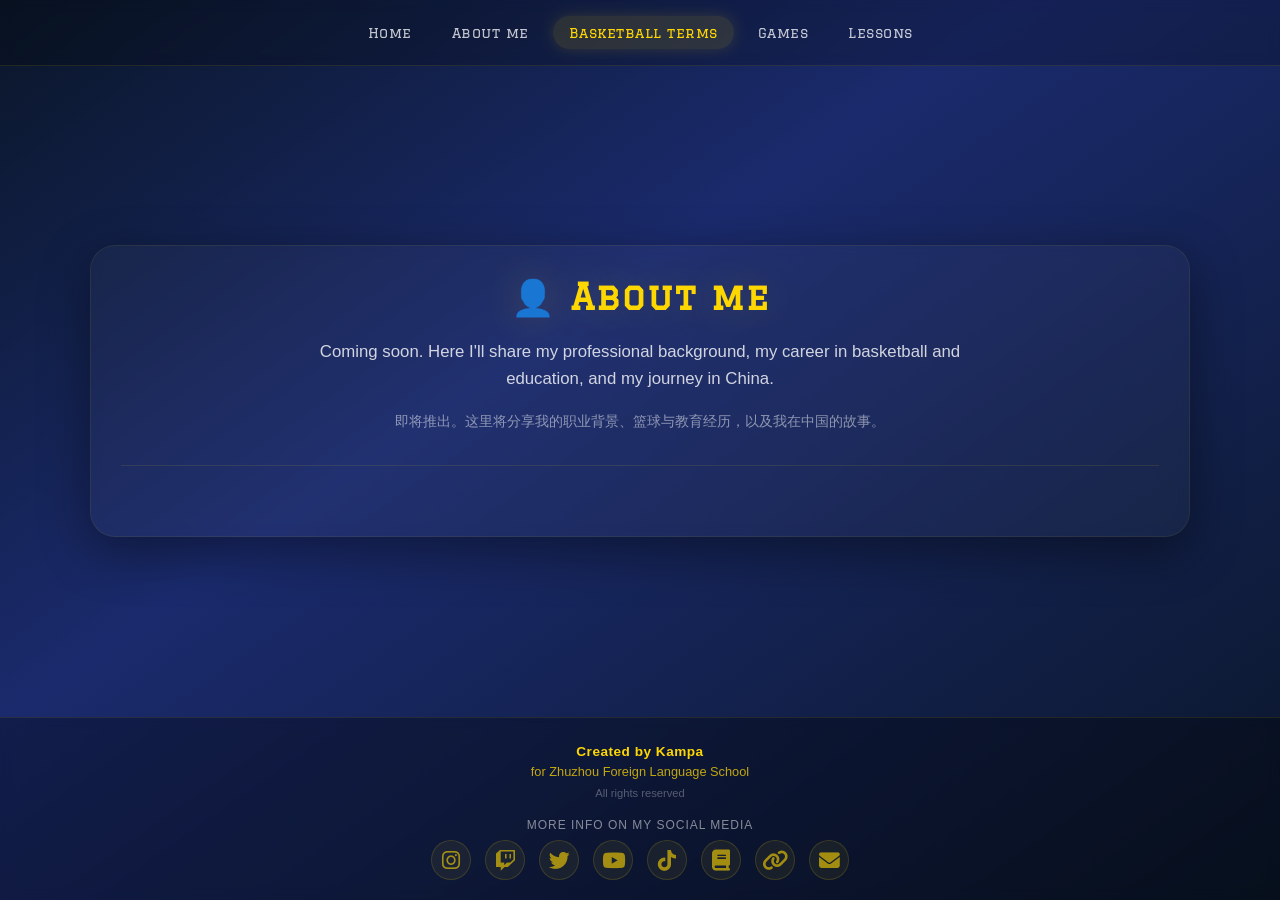
==== basketball-terms.html @ fb6c3b4b "Create basketball-terms.html" ====
<!DOCTYPE html>
<html lang="en">
<head>
    <meta charset="UTF-8">
    <meta name="viewport" content="width=device-width, initial-scale=1.0">
    <title>About me · Kampa</title>
    <link rel="stylesheet" href="css/style.css">
    <link rel="stylesheet" href="https://cdnjs.cloudflare.com/ajax/libs/font-awesome/6.4.0/css/all.min.css">
    <link href="https://fonts.googleapis.com/css2?family=Graduate&display=swap" rel="stylesheet">
</head>
<body>

    <div id="header-container"></div>

    <main class="main-content">
        <div class="home-wrapper">
            <div class="welcome-section">
                <h1>👤 About me</h1>
                <p class="welcome-text">
                    Coming soon. Here I'll share my professional background, my career in basketball
                    and education, and my journey in China.
                </p>
                <p class="welcome-text-cn">
                    即将推出。这里将分享我的职业背景、篮球与教育经历，以及我在中国的故事。
                </p>
            </div>
        </div>
    </main>

    <div id="footer-container"></div>

    <script src="js/header.js"></script>
    <script src="js/footer.js"></script>

</body>
</html>
---- css/style.css ----
/* =============================================
   RESET Y BASE
   ============================================= */
* {
    margin: 0;
    padding: 0;
    box-sizing: border-box;
    user-select: none;
    -webkit-tap-highlight-color: transparent;
}

html, body {
    min-height: 100%;
    overflow-x: hidden;
}

body {
    background: linear-gradient(145deg, #0a1628 0%, #1a2a6c 40%, #0a1628 100%);
    background-attachment: fixed;
    font-family: 'Segoe UI', Arial, sans-serif;
    color: white;
    display: flex;
    flex-direction: column;
    min-height: 100vh;
    position: relative;
}

/* =============================================
   LOGOS FLOTANTES (con brillo, sin marco)
   ============================================= */
.floating-logo {
    position: fixed;
    display: flex;
    justify-content: center;
    align-items: center;
    z-index: 0;
    pointer-events: none;
}

.floating-logo.left {
    width: 160px;
    height: 160px;
    left: 80px;
    top: 50%;
    transform: translateY(-50%);
}

.floating-logo.right {
    width: 240px;
    height: 240px;
    right: 80px;
    top: 50%;
    transform: translateY(-50%);
}

.floating-logo img {
    width: 100%;
    height: 100%;
    object-fit: contain;
    filter: drop-shadow(0 0 30px rgba(255, 215, 0, 0.08));
    background: transparent !important;
    padding: 0 !important;
    border: none !important;
    border-radius: 0 !important;
}

/* =============================================
   HEADER
   ============================================= */
.site-header {
    position: relative;
    z-index: 10;
    padding: 16px 24px;
    background: rgba(0, 0, 0, 0.2);
    backdrop-filter: blur(6px);
    border-bottom: 1px solid rgba(255, 215, 0, 0.1);
}

.header-container {
    max-width: 1300px;
    margin: 0 auto;
    display: flex;
    align-items: center;
    justify-content: space-between;
    gap: 20px;
}

.header-logo {
    width: 60px;
    height: 60px;
    object-fit: contain;
    filter: drop-shadow(0 0 15px rgba(255, 215, 0, 0.2));
    transition: transform 0.3s ease;
    background: transparent !important;
    border: none !important;
    padding: 0 !important;
}

.header-logo:hover {
    transform: scale(1.1);
}

.main-nav {
    display: flex;
    gap: 8px;
    flex-wrap: wrap;
    justify-content: center;
    flex: 1;
}

.main-nav a {
    font-family: 'Graduate', 'Segoe UI', sans-serif;
    color: rgba(255, 255, 255, 0.75);
    text-decoration: none;
    padding: 8px 16px;
    font-size: 0.9rem;
    letter-spacing: 0.5px;
    border-radius: 20px;
    transition: all 0.25s ease;
}

.main-nav a:hover {
    color: #FFD700;
    background: rgba(255, 215, 0, 0.08);
}

.main-nav a.active {
    color: #FFD700;
    background: rgba(255, 215, 0, 0.12);
    box-shadow: 0 0 15px rgba(255, 215, 0, 0.15);
}

/* =============================================
   MAIN CONTENT
   ============================================= */
.main-content {
    flex: 1;
    position: relative;
    z-index: 1;
    display: flex;
    justify-content: center;
    align-items: center;
    padding: 40px 20px;
}

.home-wrapper {
    width: 100%;
    max-width: 1100px;
    padding: 30px;
    background: rgba(255, 255, 255, 0.03);
    backdrop-filter: blur(6px);
    border-radius: 25px;
    border: 1px solid rgba(255, 215, 0, 0.08);
    box-shadow: 0 15px 50px rgba(0, 0, 0, 0.4);
}

/* =============================================
   WELCOME SECTION
   ============================================= */
.welcome-section {
    text-align: center;
    margin-bottom: 40px;
    padding-bottom: 30px;
    border-bottom: 1px solid rgba(255, 215, 0, 0.1);
}

.welcome-section h1 {
    font-family: 'Graduate', 'Segoe UI', sans-serif;
    font-size: 2.2rem;
    color: #FFD700;
    text-shadow: 0 0 40px rgba(255, 215, 0, 0.2);
    margin-bottom: 20px;
    letter-spacing: 2px;
}

.welcome-text {
    font-size: 1.05rem;
    color: rgba(255, 255, 255, 0.8);
    line-height: 1.6;
    max-width: 700px;
    margin: 0 auto 16px;
}

.welcome-text-cn {
    font-size: 0.9rem;
    color: rgba(255, 255, 255, 0.5);
    line-height: 1.8;
    max-width: 700px;
    margin: 0 auto;
}

/* =============================================
   TARJETAS DE CATEGORÍAS
   ============================================= */
.categories-grid {
    display: grid;
    grid-template-columns: repeat(4, 1fr);
    gap: 20px;
}

.category-card {
    background: linear-gradient(145deg, rgba(255, 215, 0, 0.08), rgba(255, 215, 0, 0.02));
    border: 2px solid rgba(255, 215, 0, 0.2);
    border-radius: 18px;
    padding: 28px 20px;
    text-decoration: none;
    color: white;
    display: flex;
    flex-direction: column;
    align-items: center;
    text-align: center;
    gap: 12px;
    transition: all 0.3s ease;
    cursor: pointer;
}

.category-card:hover {
    transform: translateY(-6px);
    border-color: #FFD700;
    box-shadow: 0 12px 40px rgba(255, 215, 0, 0.25);
    background: linear-gradient(145deg, rgba(255, 215, 0, 0.15), rgba(255, 215, 0, 0.05));
}

.category-icon {
    font-size: 2.8rem;
    filter: drop-shadow(0 0 15px rgba(255, 215, 0, 0.3));
    transition: transform 0.3s ease;
}

.category-card:hover .category-icon {
    transform: scale(1.15);
}

.category-title {
    font-family: 'Graduate', 'Segoe UI', sans-serif;
    font-size: 1.15rem;
    color: #FFD700;
    letter-spacing: 1px;
}

.category-desc {
    font-size: 0.8rem;
    color: rgba(255, 255, 255, 0.5);
    line-height: 1.4;
}

/* =============================================
   FOOTER
   ============================================= */
.site-footer {
    position: relative;
    z-index: 10;
    padding: 24px 24px 20px;
    background: rgba(0, 0, 0, 0.3);
    border-top: 1px solid rgba(255, 215, 0, 0.1);
    backdrop-filter: blur(6px);
}

.footer-container {
    max-width: 1300px;
    margin: 0 auto;
    display: flex;
    flex-direction: column;
    align-items: center;
    gap: 16px;
}

.footer-credits {
    text-align: center;
    line-height: 1.5;
}

.footer-credits .creator {
    color: #FFD700;
    font-weight: bold;
    font-size: 0.85rem;
    letter-spacing: 0.5px;
}

.footer-credits .school {
    color: rgba(255, 215, 0, 0.75);
    font-size: 0.8rem;
}

.footer-credits .rights {
    color: rgba(255, 255, 255, 0.3);
    font-size: 0.7rem;
    margin-top: 4px;
}

.footer-social {
    display: flex;
    flex-direction: column;
    align-items: center;
    gap: 8px;
}

.footer-social .label {
    color: rgba(255, 255, 255, 0.5);
    font-size: 0.75rem;
    letter-spacing: 1px;
    text-transform: uppercase;
}

.redes-iconos {
    display: flex;
    gap: 14px;
    flex-wrap: wrap;
    justify-content: center;
}

.redes-iconos a {
    color: rgba(255, 215, 0, 0.6);
    font-size: 1.3rem;
    width: 40px;
    height: 40px;
    display: flex;
    align-items: center;
    justify-content: center;
    border-radius: 50%;
    background: rgba(255, 215, 0, 0.06);
    border: 1px solid rgba(255, 215, 0, 0.15);
    transition: all 0.25s ease;
    text-decoration: none;
}

.redes-iconos a:hover {
    color: #FFD700;
    background: rgba(255, 215, 0, 0.15);
    border-color: #FFD700;
    transform: translateY(-3px) scale(1.05);
    box-shadow: 0 6px 20px rgba(255, 215, 0, 0.25);
}

/* =============================================
   RESPONSIVE
   ============================================= */
@media (max-width: 1100px) {
    .floating-logo.left { width: 120px; height: 120px; left: 50px; }
    .floating-logo.right { width: 180px; height: 180px; right: 50px; }
}

@media (max-width: 850px) {
    .floating-logo.left { width: 80px; height: 80px; left: 20px; }
    .floating-logo.right { width: 120px; height: 120px; right: 20px; }

    .categories-grid {
        grid-template-columns: repeat(2, 1fr);
        gap: 14px;
    }

    .welcome-section h1 { font-size: 1.6rem; }
    .welcome-text { font-size: 0.95rem; }
    .welcome-text-cn { font-size: 0.8rem; }

    .main-nav { gap: 4px; }
    .main-nav a { padding: 6px 10px; font-size: 0.8rem; }
}

@media (max-width: 550px) {
    .floating-logo.left { width: 55px; height: 55px; left: 10px; }
    .floating-logo.right { width: 80px; height: 80px; right: 10px; }

    .site-header { padding: 10px 12px; }
    .header-logo { width: 45px; height: 45px; }
    .header-container { flex-wrap: wrap; }

    .main-nav {
        order: 3;
        width: 100%;
        justify-content: center;
        margin-top: 8px;
    }
    .main-nav a { padding: 5px 8px; font-size: 0.7rem; }

    .home-wrapper { padding: 20px 14px; }

    .welcome-section h1 { font-size: 1.3rem; }
    .welcome-text { font-size: 0.85rem; }
    .welcome-text-cn { font-size: 0.7rem; }

    .categories-grid {
        grid-template-columns: repeat(2, 1fr);
        gap: 10px;
    }
    .category-card { padding: 18px 12px; }
    .category-icon { font-size: 2rem; }
    .category-title { font-size: 0.9rem; }
    .category-desc { font-size: 0.7rem; }

    .footer-credits .creator { font-size: 0.75rem; }
    .footer-credits .school { font-size: 0.7rem; }
    .redes-iconos { gap: 8px; }
    .redes-iconos a { width: 34px; height: 34px; font-size: 1.1rem; }
}

@media (max-width: 400px) {
    .categories-grid {
        grid-template-columns: 1fr;
    }
}

/* Pantallas grandes */
@media (min-height: 900px) {
    .floating-logo.left { width: 200px; height: 200px; left: 100px; }
    .floating-logo.right { width: 300px; height: 300px; right: 100px; }
}
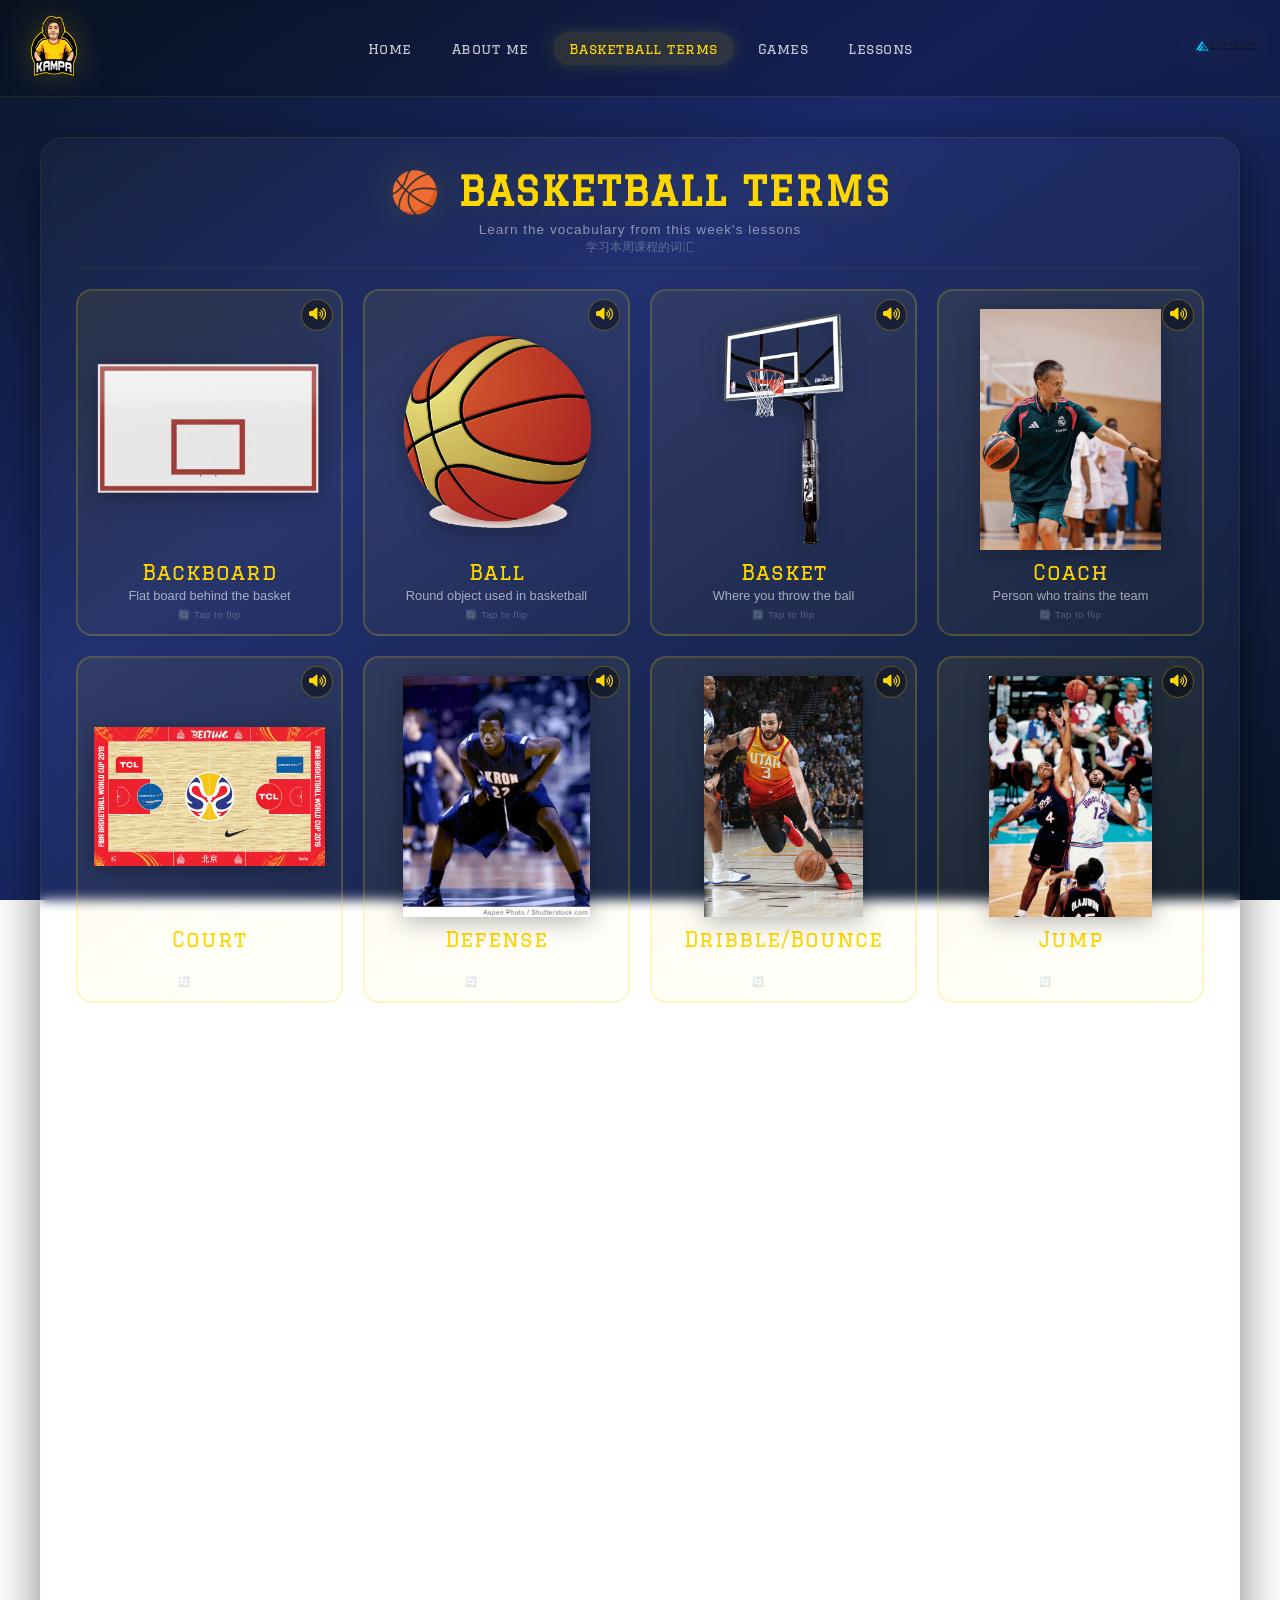
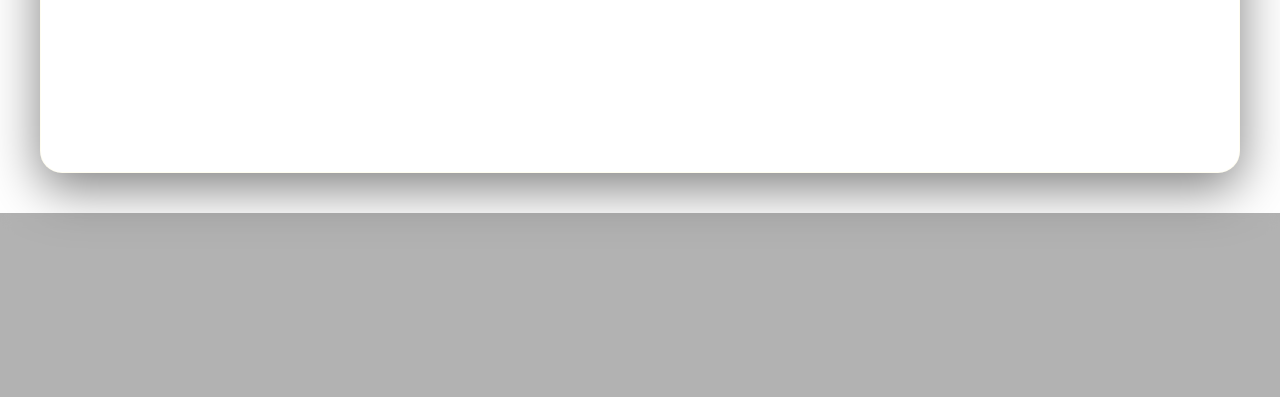
==== commit 0d170202: "Update basketball-terms.html" ====
--- a/basketball-terms.html
+++ b/basketball-terms.html
@@ -3,34 +3,597 @@
 <head>
     <meta charset="UTF-8">
     <meta name="viewport" content="width=device-width, initial-scale=1.0">
-    <title>About me · Kampa</title>
+    <title>Basketball Terms · Kampa</title>
     <link rel="stylesheet" href="css/style.css">
     <link rel="stylesheet" href="https://cdnjs.cloudflare.com/ajax/libs/font-awesome/6.4.0/css/all.min.css">
     <link href="https://fonts.googleapis.com/css2?family=Graduate&display=swap" rel="stylesheet">
+
+    <style>
+        /* =============================================
+           ESTILOS ESPECÍFICOS DE BASKETBALL TERMS
+           ============================================= */
+        .terms-wrapper {
+            width: 100%;
+            max-width: 1200px;
+            background: rgba(255, 255, 255, 0.03);
+            backdrop-filter: blur(6px);
+            border-radius: 22px;
+            padding: 20px 24px 24px 24px;
+            box-shadow: 0 15px 50px rgba(0, 0, 0, 0.5);
+            border: 1px solid rgba(255, 215, 0, 0.06);
+        }
+
+        .terms-header {
+            text-align: center;
+            padding-bottom: 12px;
+            border-bottom: 1px solid rgba(255, 215, 0, 0.08);
+            margin-bottom: 20px;
+        }
+
+        .terms-header h1 {
+            font-family: 'Graduate', 'Segoe UI', sans-serif;
+            font-size: 2rem;
+            color: #FFD700;
+            text-shadow: 0 0 40px rgba(255, 215, 0, 0.15);
+            letter-spacing: 2px;
+            margin-bottom: 6px;
+        }
+
+        .terms-header .subtitle {
+            color: rgba(255, 255, 255, 0.5);
+            font-size: 0.85rem;
+            letter-spacing: 1px;
+        }
+
+        .terms-header .subtitle-cn {
+            color: rgba(255, 255, 255, 0.3);
+            font-size: 0.75rem;
+            margin-top: 2px;
+        }
+
+        /* ---- GRID ---- */
+        .terms-grid {
+            display: grid;
+            grid-template-columns: repeat(4, 1fr);
+            gap: 16px;
+        }
+
+        /* ---- CARD CON FLIP ---- */
+        .term-card {
+            perspective: 1000px;
+            aspect-ratio: 1 / 1.3;
+            cursor: pointer;
+        }
+
+        .term-card-inner {
+            position: relative;
+            width: 100%;
+            height: 100%;
+            transition: transform 0.6s cubic-bezier(0.23, 1, 0.32, 1);
+            transform-style: preserve-3d;
+        }
+
+        .term-card.flipped .term-card-inner {
+            transform: rotateY(180deg);
+        }
+
+        /* ---- FRENTE Y REVERSO ---- */
+        .term-face {
+            position: absolute;
+            width: 100%;
+            height: 100%;
+            backface-visibility: hidden;
+            border-radius: 16px;
+            background: linear-gradient(145deg, rgba(255, 215, 0, 0.08), rgba(255, 215, 0, 0.02));
+            border: 2px solid rgba(255, 215, 0, 0.2);
+            padding: 14px 12px;
+            display: flex;
+            flex-direction: column;
+            align-items: center;
+            justify-content: space-between;
+            overflow: hidden;
+            transition: border-color 0.3s ease, box-shadow 0.3s ease;
+        }
+
+        .term-card:hover .term-face {
+            border-color: rgba(255, 215, 0, 0.5);
+            box-shadow: 0 8px 30px rgba(255, 215, 0, 0.15);
+        }
+
+        .term-front {
+            transform: rotateY(0deg);
+        }
+
+        .term-back {
+            transform: rotateY(180deg);
+            background: linear-gradient(145deg, rgba(255, 215, 0, 0.15), rgba(255, 215, 0, 0.05));
+            border-color: rgba(255, 215, 0, 0.4);
+        }
+
+        /* ---- BOTÓN AUDIO (esquina superior derecha) ---- */
+        .term-audio-btn {
+            position: absolute;
+            top: 8px;
+            right: 8px;
+            width: 32px;
+            height: 32px;
+            border-radius: 50%;
+            background: rgba(0, 0, 0, 0.4);
+            border: 1px solid rgba(255, 215, 0, 0.3);
+            color: #FFD700;
+            font-size: 0.85rem;
+            cursor: pointer;
+            display: flex;
+            align-items: center;
+            justify-content: center;
+            transition: all 0.25s ease;
+            z-index: 10;
+        }
+
+        .term-audio-btn:hover {
+            background: rgba(255, 215, 0, 0.2);
+            border-color: #FFD700;
+            transform: scale(1.1);
+        }
+
+        .term-audio-btn:active {
+            transform: scale(0.95);
+        }
+
+        .term-audio-btn.playing {
+            animation: audioPulse 0.8s ease infinite;
+            background: rgba(255, 215, 0, 0.3);
+            border-color: #FFD700;
+        }
+
+        @keyframes audioPulse {
+            0%, 100% { box-shadow: 0 0 0 rgba(255, 215, 0, 0.5); }
+            50% { box-shadow: 0 0 15px rgba(255, 215, 0, 0.9); }
+        }
+
+        /* ---- IMAGEN ---- */
+        .term-image {
+            width: 100%;
+            flex: 1;
+            display: flex;
+            align-items: center;
+            justify-content: center;
+            padding: 4px;
+            min-height: 0;
+        }
+
+        .term-image img {
+            max-width: 100%;
+            max-height: 100%;
+            width: auto;
+            height: auto;
+            object-fit: contain;
+            filter: drop-shadow(0 4px 12px rgba(0, 0, 0, 0.3));
+        }
+
+        .term-image .placeholder {
+            font-size: 3rem;
+            color: rgba(255, 215, 0, 0.2);
+        }
+
+        /* ---- PALABRA ---- */
+        .term-word {
+            font-family: 'Graduate', 'Segoe UI', sans-serif;
+            font-size: 1.15rem;
+            color: #FFD700;
+            text-align: center;
+            letter-spacing: 1px;
+            margin: 6px 0 4px 0;
+            word-break: break-word;
+            line-height: 1.2;
+        }
+
+        /* ---- DEFINICIÓN ---- */
+        .term-definition {
+            font-family: 'Segoe UI', Arial, sans-serif;
+            font-size: 0.7rem;
+            color: rgba(255, 255, 255, 0.6);
+            text-align: center;
+            line-height: 1.3;
+            padding: 0 4px;
+            word-break: break-word;
+        }
+
+        /* ---- REVERSO: contenido ---- */
+        .term-back .term-word-cn {
+            font-family: 'Segoe UI', 'Microsoft YaHei', sans-serif;
+            font-size: 2.4rem;
+            color: #FFD700;
+            text-shadow: 0 0 30px rgba(255, 215, 0, 0.3);
+            text-align: center;
+            margin: 4px 0;
+            font-weight: bold;
+        }
+
+        .term-back .term-word-en {
+            font-family: 'Graduate', 'Segoe UI', sans-serif;
+            font-size: 0.9rem;
+            color: rgba(255, 215, 0, 0.7);
+            text-align: center;
+            letter-spacing: 1px;
+            margin-bottom: 8px;
+        }
+
+        .term-back .term-example {
+            font-family: 'Segoe UI', Arial, sans-serif;
+            font-size: 0.7rem;
+            color: rgba(255, 255, 255, 0.75);
+            text-align: center;
+            line-height: 1.4;
+            padding: 0 6px;
+            font-style: italic;
+            border-left: 2px solid rgba(255, 215, 0, 0.3);
+            border-right: 2px solid rgba(255, 215, 0, 0.3);
+            padding: 6px 10px;
+            margin: 4px 0;
+        }
+
+        /* ---- HINT DE FLIP ---- */
+        .term-flip-hint {
+            font-size: 0.6rem;
+            color: rgba(255, 255, 255, 0.25);
+            text-align: center;
+            margin-top: 4px;
+            letter-spacing: 0.5px;
+        }
+
+        /* ---- LOADING ---- */
+        .loading {
+            grid-column: 1 / -1;
+            text-align: center;
+            padding: 40px;
+            color: rgba(255, 255, 255, 0.5);
+            font-size: 0.9rem;
+        }
+
+        .loading .spinner {
+            display: inline-block;
+            width: 40px;
+            height: 40px;
+            border: 4px solid rgba(255, 215, 0, 0.1);
+            border-top: 4px solid #FFD700;
+            border-radius: 50%;
+            animation: spin 0.8s linear infinite;
+            margin-bottom: 12px;
+        }
+
+        @keyframes spin {
+            0% { transform: rotate(0deg); }
+            100% { transform: rotate(360deg); }
+        }
+
+        /* =============================================
+           RESPONSIVE
+           ============================================= */
+        @media (max-width: 1100px) {
+            .terms-grid {
+                grid-template-columns: repeat(3, 1fr);
+                gap: 14px;
+            }
+        }
+
+        @media (max-width: 850px) {
+            .terms-wrapper { padding: 16px 16px 20px 16px; }
+            .terms-header h1 { font-size: 1.5rem; }
+            .terms-header .subtitle { font-size: 0.75rem; }
+
+            .terms-grid {
+                grid-template-columns: repeat(3, 1fr);
+                gap: 12px;
+            }
+
+            .term-word { font-size: 1rem; }
+            .term-definition { font-size: 0.65rem; }
+            .term-back .term-word-cn { font-size: 2rem; }
+            .term-back .term-example { font-size: 0.65rem; }
+            .term-audio-btn { width: 28px; height: 28px; font-size: 0.75rem; }
+        }
+
+        @media (max-width: 650px) {
+            .terms-grid {
+                grid-template-columns: repeat(2, 1fr);
+                gap: 10px;
+            }
+
+            .terms-wrapper { padding: 12px 12px 16px 12px; border-radius: 16px; }
+            .terms-header h1 { font-size: 1.3rem; }
+
+            .term-word { font-size: 0.9rem; }
+            .term-back .term-word-cn { font-size: 1.7rem; }
+            .term-back .term-word-en { font-size: 0.75rem; }
+            .term-back .term-example { font-size: 0.6rem; }
+        }
+
+        @media (max-width: 400px) {
+            .terms-grid {
+                grid-template-columns: 1fr;
+                gap: 10px;
+            }
+
+            .terms-header h1 { font-size: 1.1rem; }
+            .terms-header .subtitle { font-size: 0.65rem; }
+
+            .term-card { aspect-ratio: 1 / 0.85; }
+            .term-image img { max-height: 100px; }
+        }
+
+        @media (min-height: 900px) {
+            .terms-wrapper { padding: 30px 35px 35px 35px; }
+            .terms-header h1 { font-size: 2.5rem; }
+
+            .terms-grid { gap: 20px; }
+            .term-word { font-size: 1.3rem; }
+            .term-definition { font-size: 0.8rem; }
+            .term-back .term-word-cn { font-size: 3rem; }
+            .term-back .term-example { font-size: 0.8rem; }
+        }
+    </style>
 </head>
 <body>
 
     <div id="header-container"></div>
 
     <main class="main-content">
-        <div class="home-wrapper">
-            <div class="welcome-section">
-                <h1>👤 About me</h1>
-                <p class="welcome-text">
-                    Coming soon. Here I'll share my professional background, my career in basketball
-                    and education, and my journey in China.
-                </p>
-                <p class="welcome-text-cn">
-                    即将推出。这里将分享我的职业背景、篮球与教育经历，以及我在中国的故事。
-                </p>
+        <div class="terms-wrapper">
+
+            <div class="terms-header">
+                <h1>🏀 BASKETBALL TERMS</h1>
+                <div class="subtitle">Learn the vocabulary from this week's lessons</div>
+                <div class="subtitle-cn">学习本周课程的词汇</div>
             </div>
+
+            <div class="terms-grid" id="termsGrid">
+                <div class="loading">
+                    <div class="spinner"></div>
+                    <div>Loading vocabulary...</div>
+                </div>
+            </div>
+
         </div>
     </main>
 
     <div id="footer-container"></div>
 
+    <script src="js/config.js"></script>
     <script src="js/header.js"></script>
     <script src="js/footer.js"></script>
 
+    <script>
+        // =========================================================
+        // CONFIGURACIÓN
+        // =========================================================
+        const MYSTERY_TXT_PATH = 'assets/terms/mystery.txt';
+        const AUDIO_PATH = 'assets/audio/';
+
+        // =========================================================
+        // DOM
+        // =========================================================
+        const termsGrid = document.getElementById('termsGrid');
+
+        // =========================================================
+        // UTILIDADES
+        // =========================================================
+        function escapeHTML(str) {
+            return String(str).replace(/[&<>"']/g, function(m) {
+                return { '&': '&amp;', '<': '&lt;', '>': '&gt;', '"': '&quot;', "'": '&#39;' }[m];
+            });
+        }
+
+        // Para el nombre del archivo de audio: minúsculas, sin barras, espacios por guion
+        function getAudioFileName(palabra) {
+            return palabra
+                .toLowerCase()
+                .replace(/\//g, '')      // quitar barras (Dribble/Bounce → DribbleBounce)
+                .replace(/\s+/g, '-')    // espacios por guiones
+                .trim() + '.mp3';
+        }
+
+        // Para la ruta de la imagen: usar siempre [Palabra]1.png
+        // Aunque sea "Dribble/Bounce", en config.js está como "Dribble/Bounce" → Bounce1.png
+        function getImageFileName(palabra) {
+            // Buscar en config.js por palabra exacta
+            if (typeof PALABRAS_JUEGO !== 'undefined') {
+                const item = PALABRAS_JUEGO.find(p =>
+                    p.palabra.toLowerCase() === palabra.toLowerCase()
+                );
+                if (item && item.imagenes.length > 0) {
+                    return item.imagenes[0]; // siempre la primera
+                }
+            }
+            // Fallback: usar la palabra + "1.png"
+            return palabra.replace(/\//g, '').replace(/\s+/g, '') + '1.png';
+        }
+
+        // =========================================================
+        // CARGAR TXT
+        // =========================================================
+        async function cargarTerms() {
+            try {
+                console.log('🔄 Loading terms from:', MYSTERY_TXT_PATH);
+                const response = await fetch(MYSTERY_TXT_PATH);
+                if (!response.ok) throw new Error('HTTP ' + response.status);
+                const text = await response.text();
+
+                const terms = text
+                    .split('\n')
+                    .map(line => line.trim())
+                    .filter(line => line.length > 0 && !line.startsWith('#'))
+                    .map(line => {
+                        const parts = line.split('|').map(p => p.trim());
+                        if (parts.length < 2) return null;
+                        return {
+                            palabra: parts[0],
+                            definicion: parts[1],
+                            chino: parts[2] || '',
+                            ejemplo: parts[3] || ''
+                        };
+                    })
+                    .filter(t => t !== null);
+
+                // Ordenar alfabéticamente
+                terms.sort((a, b) => a.palabra.localeCompare(b.palabra));
+
+                console.log('✅ ' + terms.length + ' terms loaded');
+                return terms;
+            } catch (error) {
+                console.error('❌ Error loading terms:', error);
+                console.warn('⚠️ Using fallback data');
+                return getFallbackTerms();
+            }
+        }
+
+        function getFallbackTerms() {
+            return [
+                { palabra: 'Backboard', definicion: 'Flat board behind the basket', chino: '篮板', ejemplo: 'The ball hit the backboard.' },
+                { palabra: 'Ball', definicion: 'Round object used in basketball', chino: '球', ejemplo: 'I passed the ball to my teammate.' },
+                { palabra: 'Basket', definicion: 'Where you throw the ball', chino: '篮筐', ejemplo: 'The player scored in the basket.' },
+                { palabra: 'Coach', definicion: 'Person who trains the team', chino: '教练', ejemplo: 'The coach teaches us new plays.' },
+                { palabra: 'Court', definicion: 'Place where you play basketball', chino: '球场', ejemplo: 'We play on the court every Friday.' },
+                { palabra: 'Defense', definicion: 'Team trying to stop the attack', chino: '防守', ejemplo: 'Good defense wins games.' },
+                { palabra: 'Dribble/Bounce', definicion: 'Bounce the ball while walking', chino: '运球', ejemplo: 'I practice my dribble at home.' },
+                { palabra: 'Jump', definicion: 'Go up in the air with your legs', chino: '跳', ejemplo: 'The player jumps very high.' },
+                { palabra: 'Offense', definicion: 'Team with the ball attacking', chino: '进攻', ejemplo: 'Our offense is very strong.' },
+                { palabra: 'Pass', definicion: 'Give the ball to another player', chino: '传球', ejemplo: 'She made a perfect pass to me.' },
+                { palabra: 'Player', definicion: 'Person who plays the game', chino: '球员', ejemplo: 'He is a great basketball player.' },
+                { palabra: 'Rebound', definicion: 'Get the ball after a missed shot', chino: '篮板球', ejemplo: 'He got an important rebound.' },
+                { palabra: 'Rim', definicion: 'Metal circle of the basket', chino: '篮圈', ejemplo: 'The ball bounced off the rim.' },
+                { palabra: 'Score', definicion: 'Put the ball in the basket', chino: '得分', ejemplo: 'I scored two points!' },
+                { palabra: 'Shoot', definicion: 'Throw the ball to the basket', chino: '投篮', ejemplo: 'He shoots the ball every day.' },
+                { palabra: 'Team', definicion: 'Group of players playing together', chino: '球队', ejemplo: 'Our team is the best!' }
+            ].sort((a, b) => a.palabra.localeCompare(b.palabra));
+        }
+
+        // =========================================================
+        // CREAR TARJETA
+        // =========================================================
+        function crearTarjeta(term) {
+            const card = document.createElement('div');
+            card.className = 'term-card';
+            card.dataset.word = term.palabra;
+
+            const imageFile = getImageFileName(term.palabra);
+            const audioFile = getAudioFileName(term.palabra);
+            const imagePath = RUTA_TERMS + imageFile;
+            const audioPath = AUDIO_PATH + audioFile;
+
+            card.innerHTML = `
+                <div class="term-card-inner">
+
+                    <!-- FRENTE -->
+                    <div class="term-face term-front">
+                        <button class="term-audio-btn" title="Listen" data-audio="${audioPath}">
+                            <i class="fas fa-volume-up"></i>
+                        </button>
+                        <div class="term-image">
+                            <img src="${imagePath}" alt="${escapeHTML(term.palabra)}" onerror="this.style.display='none'; this.parentNode.innerHTML='<div class=\\'placeholder\\'>🖼️</div>';">
+                        </div>
+                        <div class="term-word">${escapeHTML(term.palabra)}</div>
+                        <div class="term-definition">${escapeHTML(term.definicion)}</div>
+                        <div class="term-flip-hint">🔄 Tap to flip</div>
+                    </div>
+
+                    <!-- REVERSO -->
+                    <div class="term-face term-back">
+                        <button class="term-audio-btn" title="Listen" data-audio="${audioPath}">
+                            <i class="fas fa-volume-up"></i>
+                        </button>
+                        <div class="term-image">
+                            <img src="${imagePath}" alt="${escapeHTML(term.palabra)}" onerror="this.style.display='none'; this.parentNode.innerHTML='<div class=\\'placeholder\\'>🖼️</div>';">
+                        </div>
+                        <div class="term-word-cn">${escapeHTML(term.chino)}</div>
+                        <div class="term-word-en">${escapeHTML(term.palabra)}</div>
+                        <div class="term-example">"${escapeHTML(term.ejemplo)}"</div>
+                        <div class="term-flip-hint">🔄 Tap to flip</div>
+                    </div>
+
+                </div>
+            `;
+
+            // Evento flip (clic en cualquier parte excepto el botón de audio)
+            card.addEventListener('click', function(e) {
+                if (e.target.closest('.term-audio-btn')) return; // ignorar botón audio
+                card.classList.toggle('flipped');
+            });
+
+            // Eventos del botón de audio
+            const audioBtns = card.querySelectorAll('.term-audio-btn');
+            audioBtns.forEach(btn => {
+                btn.addEventListener('click', function(e) {
+                    e.stopPropagation();
+                    reproducirAudio(audioPath, btn);
+                });
+            });
+
+            return card;
+        }
+
+        // =========================================================
+        // REPRODUCIR AUDIO
+        // =========================================================
+        let audioActual = null;
+
+        function reproducirAudio(ruta, btn) {
+            // Si ya hay uno sonando, para
+            if (audioActual) {
+                audioActual.pause();
+                audioActual.currentTime = 0;
+            }
+
+            const audio = new Audio(ruta);
+            audioActual = audio;
+
+            audio.addEventListener('play', () => {
+                btn.classList.add('playing');
+            });
+
+            audio.addEventListener('ended', () => {
+                btn.classList.remove('playing');
+            });
+
+            audio.addEventListener('error', () => {
+                btn.classList.remove('playing');
+                console.warn('⚠️ Audio not found:', ruta);
+            });
+
+            audio.play().catch(err => {
+                console.warn('⚠️ Could not play audio:', err);
+                btn.classList.remove('playing');
+            });
+        }
+
+        // =========================================================
+        // RENDERIZAR
+        // =========================================================
+        function renderizarTerms(terms) {
+            termsGrid.innerHTML = '';
+
+            if (terms.length === 0) {
+                termsGrid.innerHTML = '<div class="loading">No terms found.</div>';
+                return;
+            }
+
+            terms.forEach(term => {
+                const card = crearTarjeta(term);
+                termsGrid.appendChild(card);
+            });
+        }
+
+        // =========================================================
+        // INICIALIZACIÓN
+        // =========================================================
+        (async function init() {
+            const terms = await cargarTerms();
+            renderizarTerms(terms);
+
+            console.log('🏀 BASKETBALL TERMS - Kampa Games');
+            console.log('📝 ' + terms.length + ' terms loaded');
+            console.log('🔊 Audio files expected in:', AUDIO_PATH);
+        })();
+    </script>
 </body>
 </html>
